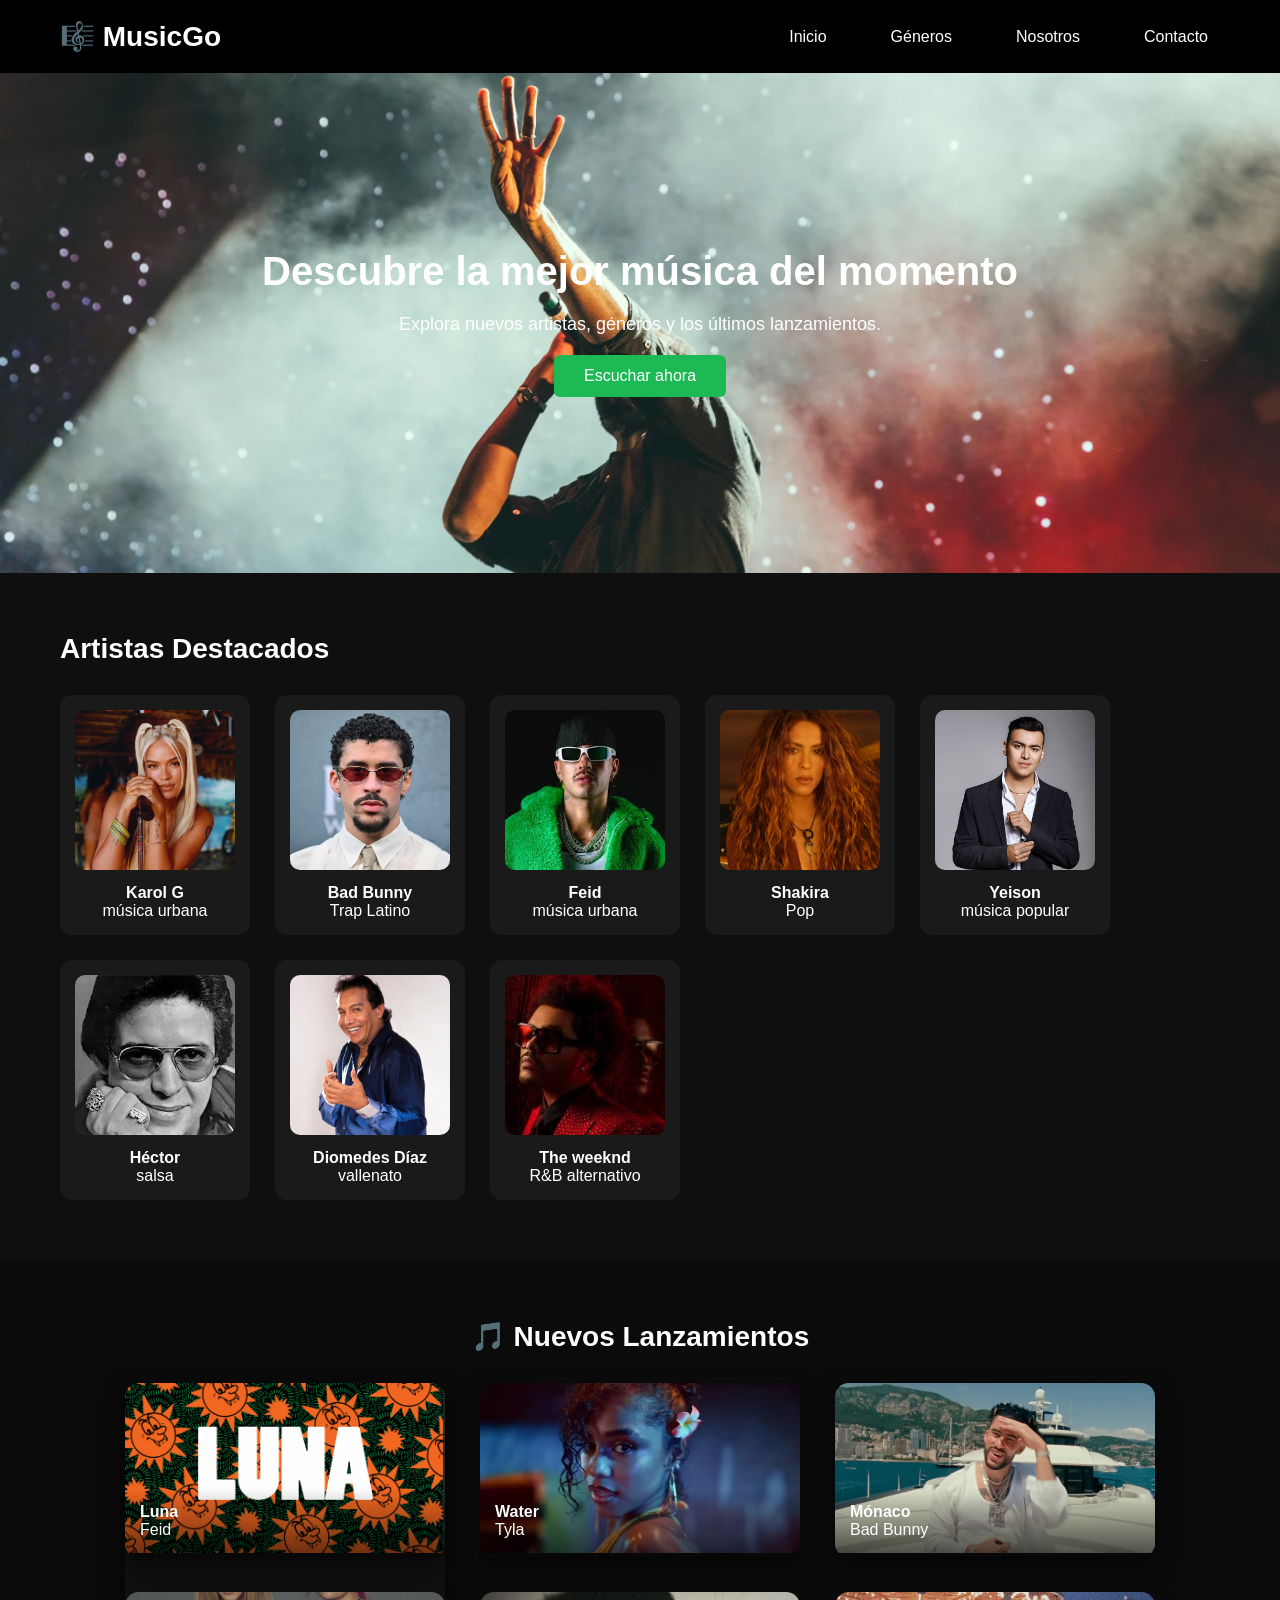
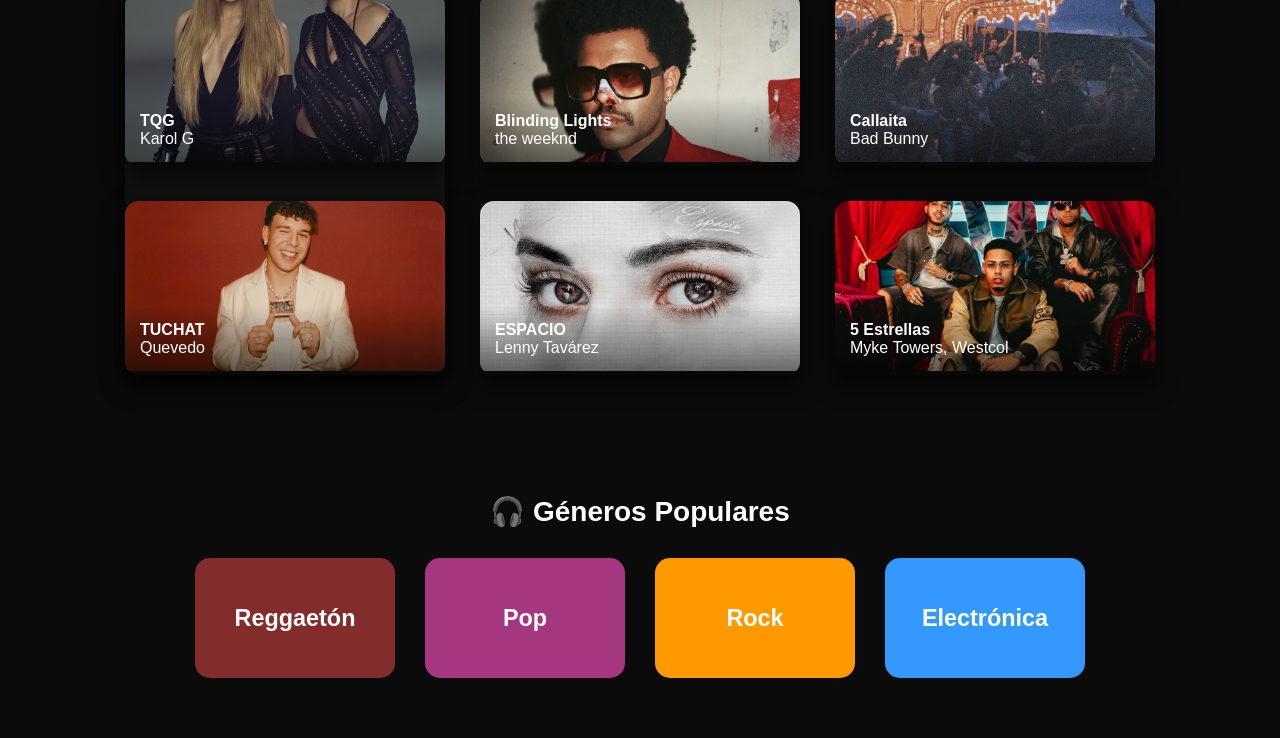
==== index.html @ 36627f54 "segundo comentario" ====
<!DOCTYPE html>

<html lang="es">

<head>
    <meta charset="UTF-8">
    <meta name="viewport" content="width=device-width, initial-scale=1.0">
    <link rel="stylesheet" href="css/style.css">
    <title>MusicGo</title>
</head>

<body>

<header>
    <h1>🎼 MusicGo</h1>


<ul class="nav-links">
    <li><a href="index.html">Inicio</a></li>
    <li><a href="generos.html">Géneros</a></li>
    <li><a href="nosotros.html">Nosotros</a></li>
    <li><a href="contacto.html">Contacto</a></li>
</ul>

</header>

<section class="hero">
    <h2>Descubre la mejor música del momento</h2>
    <p>Explora nuevos artistas, géneros y los últimos lanzamientos.</p>
    <button>Escuchar ahora</button>
</section>

<section class="artistas">

<h2>Artistas Destacados</h2>


<div class="cards" id="cards">

    <div class="card">
        <img src="img/karolg.jpg">
        <h4>Karol G</h4>
        <p>música urbana</p>
    </div>

    <div class="card">
        <img src="img/badbunny.avif">
        <h4>Bad Bunny</h4>
        <p>Trap Latino</p>
    </div>

    <div class="card">
        <img src="img/feid.jpg">
        <h4>Feid</h4>
        <p>música urbana</p>
    </div>

    <div class="card">
        <img src="img/shakira.jpg">
        <h4>Shakira</h4>
        <p>Pop</p>
    </div>

    <div class="card">
        <img src="img/yeison.jpg">
        <h4>Yeison</h4>
        <p>música popular</p>
    </div>

    <div class="card">
        <img src="img/hector.jpg">
        <h4>Héctor</h4>
        <p>salsa</p>
    </div>

    <div class="card">
        <img src="img/Diomedes Días.jpg">
        <h4>Diomedes Díaz</h4>
        <p>vallenato</p>
    </div>

    <div class="card">
        <img src="img/theweeknd.jpg">
        <h4>The weeknd</h4>
        <p>R&B alternativo</p>
    </div>

</div>

    </section>
    <section class="lanzamientos">
        <h2 class="titulo-seccion">🎵 Nuevos Lanzamientos</h2>
        <div class="lanzamientos-grid">
        <div class="lanzamiento-card">
    </div>
        <div class="lanzamientos-grid">

        <div class="lanzamiento-card">
        <img src="img/luna.png">
        <div class="overlay">
        <h4>Luna</h4>
        <p>Feid</p>
        <button class="play">▶</button>
        </div>
        </div>

        <div class="lanzamiento-card">
        <img src="img/water.avif">
        <div class="overlay">
        <h4>Water</h4>
        <p>Tyla</p>
        <button class="play">▶</button>
        </div>
        </div>

        <div class="lanzamiento-card">
        <img src="img/monaco.webp">
        <div class="overlay">
        <h4>Mónaco</h4>
        <p>Bad Bunny</p>
        <button class="play">▶</button>
        </div>
        </div>

        <div class="lanzamiento-card">
        <img src="img/tqg.jpg">
        <div class="overlay">
        <h4>TQG</h4>
        <p>Karol G</p>
        <button class="play">▶</button>
        </div>
        </div>

        <div class="lanzamiento-card">
        <img src="img/BlindingLights.webp">
        <div class="overlay">
        <h4>Blinding Lights</h4>
        <p>the weeknd</p>
        <button class="play">▶</button>
        </div>
        </div>

        <div class="lanzamiento-card">
        <img src="img/callaita.jpg">
        <div class="overlay">
        <h4>Callaita</h4>
        <p>Bad Bunny</p>
        <button class="play">▶</button>
        </div>
        </div>

        <div class="lanzamiento-card">
        <img src="img/Quevedo.jpg">
        <div class="overlay">
        <h4>TUCHAT</h4>
        <p>Quevedo</p>
        <button class="play">▶</button>
        </div>
        </div>

        <div class="lanzamiento-card">
        <img src="img/espacio.jpg">
        <div class="overlay">
        <h4>ESPACIO</h4>
        <p>Lenny Tavárez</p>
        <button class="play">▶</button>
        </div>
        </div>

        <div class="lanzamiento-card">
        <img src="img/5 Estrellas.webp">
        <div class="overlay">
        <h4>5 Estrellas</h4>
        <p>Myke Towers, Westcol</p>
        <button class="play">▶</button>
        </div>
        </div>

        </div>
</div>
    </section>
        <section class="generos">

    <h2 class="titulo-seccion">🎧 Géneros Populares</h2>

    <div class="generos-grid">

        <div class="genero-card reggaeton">
        <h3>Reggaetón</h3>
        </div>

        <div class="genero-card pop">
        <h3>Pop</h3>
        </div>

        <div class="genero-card rock">
        <h3>Rock</h3>
        </div>

        <div class="genero-card electronica">
        <h3>Electrónica</h3>
        </div>

    </div>

    </section>


</body>
</html>
---- css/style.css ----
*{
margin:0;
padding:0;
box-sizing:border-box;
font-family:Arial, Helvetica, sans-serif;
}

body{
background:#0f0f0f;
color:white;
}

/* HEADER */

header{
display:flex;
justify-content:space-between;
align-items:center;
padding:20px 60px;
background:black;
position:sticky;
top:0;
}

header h1{
font-size:28px;
}

/* MENU */

.nav-links{
list-style:none;
display:flex;
gap:40px;
}

.nav-links a{
text-decoration:none;
color:white;
font-size:16px;
transition:0.3s;
padding:8px 12px;
border-radius:6px;
}

.nav-links a:hover{
background:#1db954;
}

/* HERO */

.hero{
background-image:url("../img/fondo.avif");
background-size:cover;
background-position:center;
height:500px;
display:flex;
flex-direction:column;
justify-content:center;
align-items:center;
text-align:center;
animation:fade 2s;
}

.hero h2{
font-size:40px;
margin-bottom:20px;
}

.hero p{
font-size:18px;
margin-bottom:20px;
}

button{
background:#1db954;
border:none;
padding:12px 30px;
font-size:16px;
color:white;
border-radius:6px;
cursor:pointer;
transition:0.3s;
}

button:hover{
background:#000000;
transform:scale(1.05);
}

/* SECCIONES */

section{
padding:60px;
}

section h2{
margin-bottom:30px;
font-size:28px;
}

/* CARDS */

.cards{
display:flex;
gap:25px;
flex-wrap:wrap;
}

.card{
background:#1a1a1a;
padding:15px;
border-radius:12px;
text-align:center;
transition:0.3s;
cursor:pointer;
}

.card img{
width:160px;
height:160px;
object-fit:cover;
border-radius:10px;
margin-bottom:10px;
}

.card:hover{
transform:translateY(-10px);
background:#222;
}
/* NUEVOS LANZAMIENTOS */

.lanzamientos{
padding:60px;
background:#0b0b0b;
}

.titulo-seccion{
font-size:28px;
margin-bottom:30px;
text-align:center;
}

/* GRID DE LANZAMIENTOS */

.lanzamientos-grid{
display:grid;
grid-template-columns:repeat(3, 320px);
gap:35px;
justify-content:center;
}


/* TARJETAS */

.lanzamiento-card{
width:320px;
border-radius:14px;
overflow:hidden;
position:relative;
transition:0.4s;
box-shadow:0 10px 25px rgba(0,0,0,0.6);
background:#111;
}

.lanzamiento-card img{
width:100%;
height:170px;
object-fit:cover;
transition:0.4s;
}

/* OVERLAY */

.overlay{
position:absolute;
bottom:0;
left:0;
width:100%;
padding:15px;
background:linear-gradient(transparent,rgba(0,0,0,0.9));
color:white;
transform:translateY(40px);
transition:0.4s;
}

/* BOTON PLAY */

.play{
background:#1db954;
border:none;
width:35px;
height:35px;
border-radius:50%;
color:white;
font-size:14px;
margin-top:8px;
cursor:pointer;
opacity:0;
transform:scale(0.8);
transition:0.3s;
}

/* EFECTOS HOVER */

.lanzamiento-card:hover img{
transform:scale(1.1);
}

.lanzamiento-card:hover .overlay{
transform:translateY(0);
}

.lanzamiento-card:hover .play{
opacity:1;
transform:scale(1);
}
/* GENEROS */

.generos{
padding:60px;
background:#0b0b0b;
}

.generos-grid{
display:grid;
grid-template-columns:repeat(4, 200px);
gap:30px;
justify-content:center;
}

/* TARJETAS */

.genero-card{
height:120px;
width: 200px;
border-radius:15px;
display:flex;
align-items:center;
justify-content:center;
font-size:20px;
font-weight:bold;
cursor:pointer;
transition:0.3s;
color:white;
}

/* COLORES */

.reggaeton{
background:#832c2c;
}

.pop{
background:#a53680;
}

.rock{
background:#ff9900;
}

.electronica{
background:#3399ff;
}

/* EFECTO HOVER */

.genero-card:hover{
transform:scale(1.08);

box-shadow:0 10px 25px rgba(0,0,0,0.6);
}
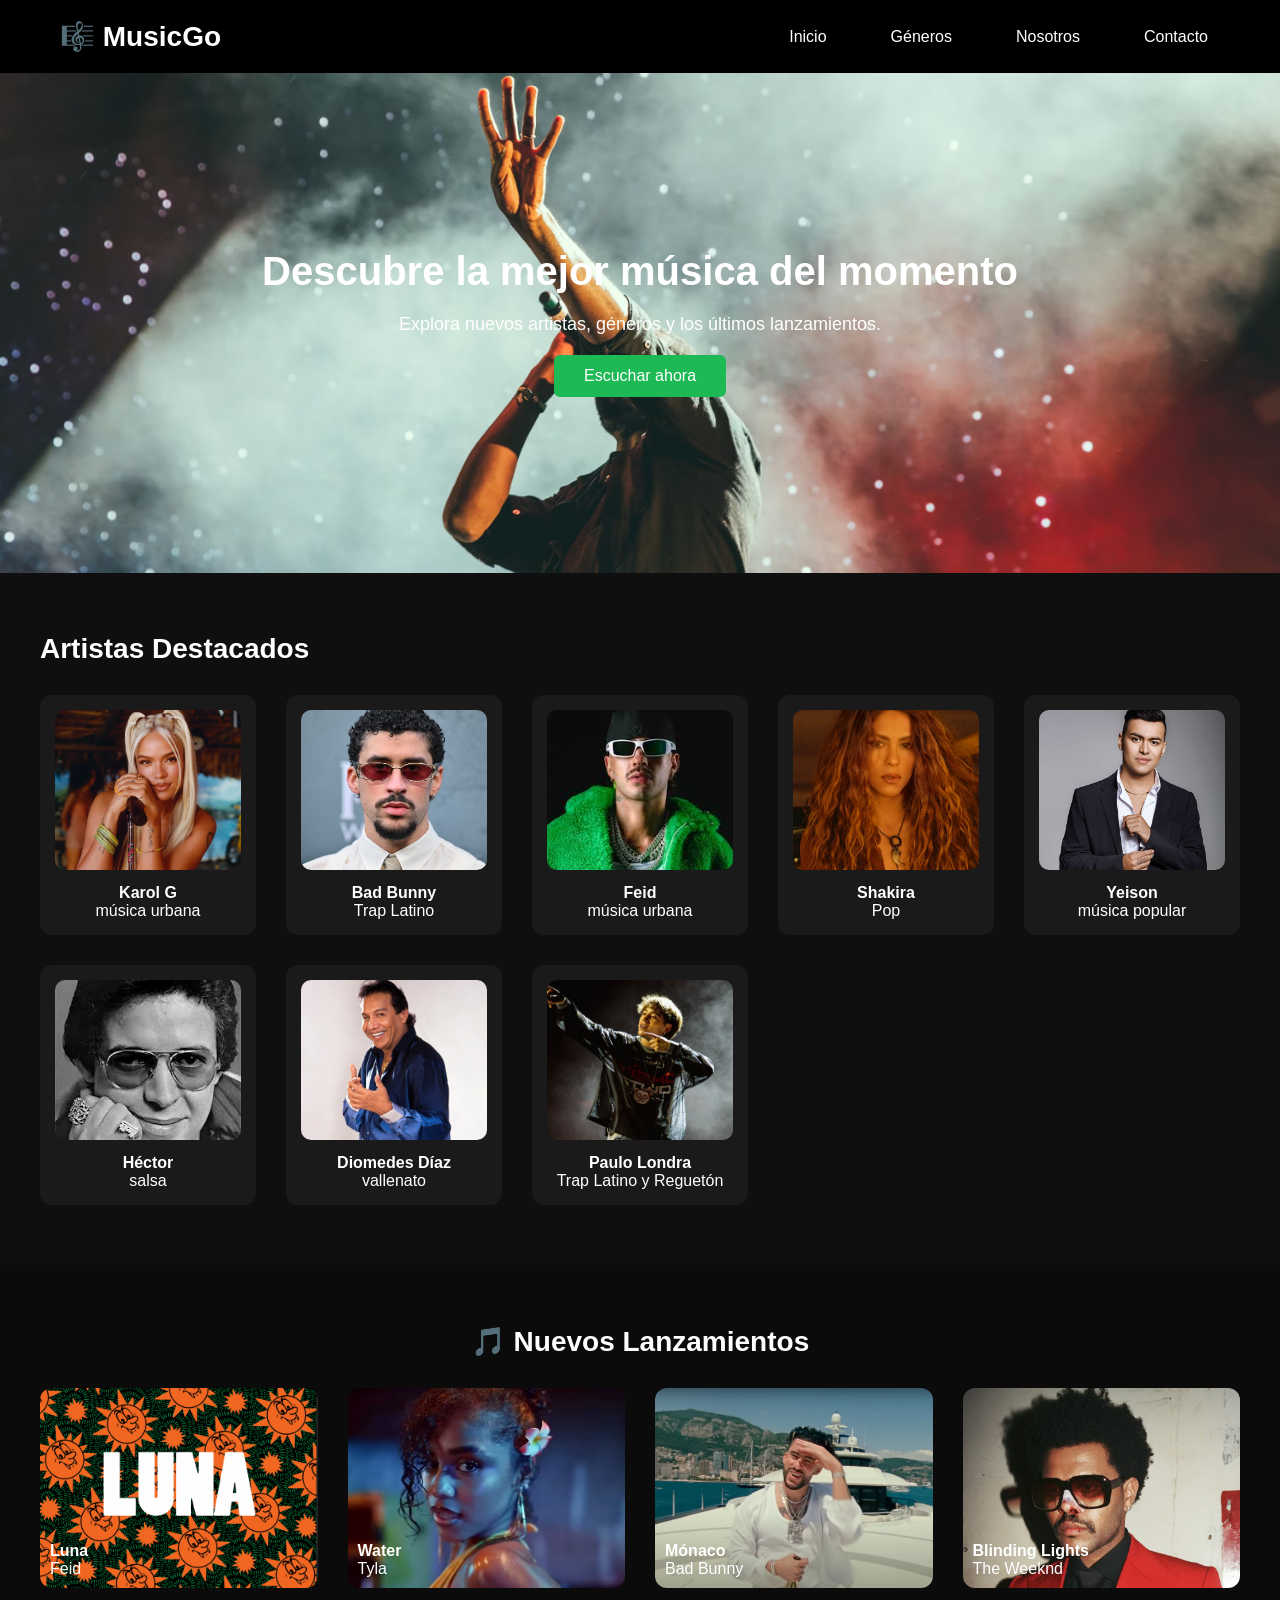
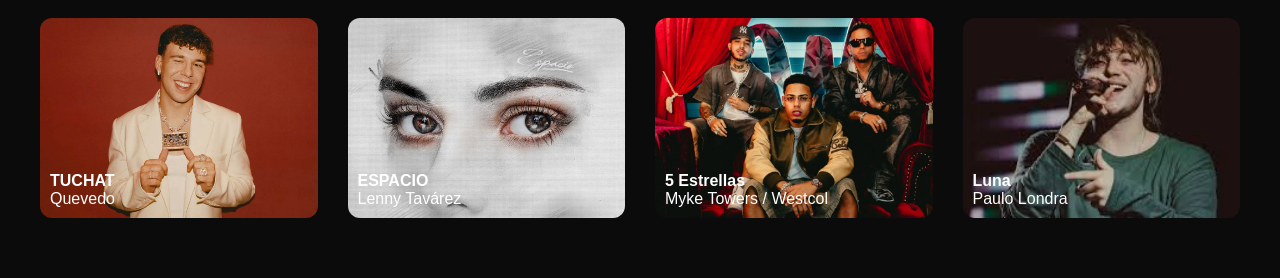
==== commit b6aeb3e7: "tercer comentario acrualizacion de nosotros y inicio" ====
--- a/index.html
+++ b/index.html
@@ -1,42 +1,30 @@
 <!DOCTYPE html>
-
 <html lang="es">
-
 <head>
     <meta charset="UTF-8">
     <meta name="viewport" content="width=device-width, initial-scale=1.0">
     <link rel="stylesheet" href="css/style.css">
     <title>MusicGo</title>
 </head>
-
 <body>
 
-<header>
-    <h1>🎼 MusicGo</h1>
-
-
-<ul class="nav-links">
-    <li><a href="index.html">Inicio</a></li>
-    <li><a href="generos.html">Géneros</a></li>
-    <li><a href="nosotros.html">Nosotros</a></li>
-    <li><a href="contacto.html">Contacto</a></li>
-</ul>
-
+    <header>
+        <h1>🎼 MusicGo</h1>
+    <ul class="nav-links">
+        <li><a href="index.html">Inicio</a></li>
+        <li><a href="generos.html">Géneros</a></li>
+        <li><a href="nosotros.html">Nosotros</a></li>
+        <li><a href="contacto.html">Contacto</a></li>
+    </ul>
 </header>
-
-<section class="hero">
-    <h2>Descubre la mejor música del momento</h2>
-    <p>Explora nuevos artistas, géneros y los últimos lanzamientos.</p>
-    <button>Escuchar ahora</button>
-</section>
-
-<section class="artistas">
-
-<h2>Artistas Destacados</h2>
-
-
-<div class="cards" id="cards">
-
+        <section class="hero">
+            <h2>Descubre la mejor música del momento</h2>
+            <p>Explora nuevos artistas, géneros y los últimos lanzamientos.</p>
+            <button>Escuchar ahora</button>
+        </section>
+    <section class="artistas">
+        <h2>Artistas Destacados</h2>
+    <div class="cards" id="cards">
     <div class="card">
         <img src="img/karolg.jpg">
         <h4>Karol G</h4>
@@ -80,131 +68,163 @@
     </div>
 
     <div class="card">
-        <img src="img/theweeknd.jpg">
-        <h4>The weeknd</h4>
-        <p>R&B alternativo</p>
-    </div>
-
+        <img src="img/paulo.jpg">
+        <h4>Paulo Londra</h4>
+        <p>Trap Latino y Reguetón</p>
+    </div>
 </div>
 
     </section>
-    <section class="lanzamientos">
-        <h2 class="titulo-seccion">🎵 Nuevos Lanzamientos</h2>
-        <div class="lanzamientos-grid">
-        <div class="lanzamiento-card">
-    </div>
-        <div class="lanzamientos-grid">
-
-        <div class="lanzamiento-card">
-        <img src="img/luna.png">
-        <div class="overlay">
-        <h4>Luna</h4>
-        <p>Feid</p>
-        <button class="play">▶</button>
-        </div>
-        </div>
-
-        <div class="lanzamiento-card">
-        <img src="img/water.avif">
-        <div class="overlay">
-        <h4>Water</h4>
-        <p>Tyla</p>
-        <button class="play">▶</button>
-        </div>
-        </div>
-
-        <div class="lanzamiento-card">
-        <img src="img/monaco.webp">
-        <div class="overlay">
-        <h4>Mónaco</h4>
-        <p>Bad Bunny</p>
-        <button class="play">▶</button>
-        </div>
-        </div>
-
-        <div class="lanzamiento-card">
-        <img src="img/tqg.jpg">
-        <div class="overlay">
-        <h4>TQG</h4>
-        <p>Karol G</p>
-        <button class="play">▶</button>
-        </div>
-        </div>
-
-        <div class="lanzamiento-card">
-        <img src="img/BlindingLights.webp">
-        <div class="overlay">
-        <h4>Blinding Lights</h4>
-        <p>the weeknd</p>
-        <button class="play">▶</button>
-        </div>
-        </div>
-
-        <div class="lanzamiento-card">
-        <img src="img/callaita.jpg">
-        <div class="overlay">
-        <h4>Callaita</h4>
-        <p>Bad Bunny</p>
-        <button class="play">▶</button>
-        </div>
-        </div>
-
-        <div class="lanzamiento-card">
-        <img src="img/Quevedo.jpg">
-        <div class="overlay">
-        <h4>TUCHAT</h4>
-        <p>Quevedo</p>
-        <button class="play">▶</button>
-        </div>
-        </div>
-
-        <div class="lanzamiento-card">
-        <img src="img/espacio.jpg">
-        <div class="overlay">
-        <h4>ESPACIO</h4>
-        <p>Lenny Tavárez</p>
-        <button class="play">▶</button>
-        </div>
-        </div>
-
-        <div class="lanzamiento-card">
-        <img src="img/5 Estrellas.webp">
-        <div class="overlay">
-        <h4>5 Estrellas</h4>
-        <p>Myke Towers, Westcol</p>
-        <button class="play">▶</button>
-        </div>
-        </div>
-
+        <section class="lanzamientos">
+            <h2 class="titulo-seccion">🎵 Nuevos Lanzamientos</h2>
+            <div class="lanzamientos-grid">
+                
+        <div class="lanzamiento-card">
+            <img src="img/luna.png">
+
+            <div class="info">
+                <h4>Luna</h4>
+                <p>Feid</p>
+            </div>
+
+            <div class="overlay">
+                <p><strong>Álbum:</strong> Ferxxocalipsis</p>
+                <p><strong>Año:</strong> 2023</p>
+                <p><strong>Duración:</strong> 3:52</p>
+                <p><strong>Género:</strong> Reggaetón</p>
+            </div>
+
+            <button class="play">▶</button>
+        </div>
+
+
+        <div class="lanzamiento-card">
+            <img src="img/water.avif">
+
+            <div class="info">
+                <h4>Water</h4>
+                <p>Tyla</p>
+            </div>
+
+            <div class="overlay">
+                <p><strong>Álbum:</strong> Tyla</p>
+                <p><strong>Año:</strong> 2023</p>
+                <p><strong>Duración:</strong> 3:20</p>
+                <p><strong>Género:</strong> Pop / Afrobeat</p>
+            </div>
+
+            <button class="play">▶</button>
+        </div>
+
+
+        <div class="lanzamiento-card">
+            <img src="img/monaco.webp">
+
+            <div class="info">
+                <h4>Mónaco</h4>
+                <p>Bad Bunny</p>
+            </div>
+
+            <div class="overlay">
+                <p><strong>Álbum:</strong> Nadie Sabe Lo Que Va a Pasar Mañana</p>
+                <p><strong>Año:</strong> 2023</p>
+                <p><strong>Duración:</strong> 4:27</p>
+                <p><strong>Género:</strong> Trap Latino</p>
+            </div>
+
+            <button class="play">▶</button>
+        </div>
+
+        <div class="lanzamiento-card">
+            <img src="img/BlindingLights.webp">
+
+            <div class="info">
+                <h4>Blinding Lights</h4>
+                <p>The Weeknd</p>
+            </div>
+
+            <div class="overlay">
+                <p><strong>Álbum:</strong> After Hours</p>
+                <p><strong>Año:</strong> 2019</p>
+                <p><strong>Duración:</strong> 3:20</p>
+                <p><strong>Género:</strong> Synth Pop</p>
+            </div>
+
+            <button class="play">▶</button>
+        </div>
+
+        <div class="lanzamiento-card">
+            <img src="img/Quevedo.jpg">
+
+            <div class="info">
+                <h4>TUCHAT</h4>
+                <p>Quevedo</p>
+            </div>
+
+            <div class="overlay">
+                <p><strong>Año:</strong> 2024</p>
+                <p><strong>Duración:</strong> 3:05</p>
+                <p><strong>Género:</strong> Reggaetón</p>
+            </div>
+
+            <button class="play">▶</button>
+        </div>
+
+
+        <div class="lanzamiento-card">
+            <img src="img/espacio.jpg">
+
+            <div class="info">
+                <h4>ESPACIO</h4>
+                <p>Lenny Tavárez</p>
+            </div>
+
+            <div class="overlay">
+                <p><strong>Año:</strong> 2023</p>
+                <p><strong>Duración:</strong> 3:30</p>
+                <p><strong>Género:</strong> Reggaetón</p>
+            </div>
+
+            <button class="play">▶</button>
+        </div>
+
+
+        <div class="lanzamiento-card">
+            <img src="img/5 Estrellas.webp">
+
+            <div class="info">
+                <h4>5 Estrellas</h4>
+                <p>Myke Towers / Westcol</p>
+            </div>
+
+            <div class="overlay">
+                <p><strong>Año:</strong> 2024</p>
+                <p><strong>Duración:</strong> 3:18</p>
+                <p><strong>Género:</strong> Trap Latino</p>
+            </div>
+
+            <button class="play">▶</button>
+        </div>
+
+
+        <div class="lanzamiento-card">
+            <img src="img/luna.jpg">
+
+            <div class="info">
+                <h4>Luna</h4>
+                <p>Paulo Londra</p>
+            </div>
+
+            <div class="overlay">
+                <p><strong>Año:</strong> 2022</p>
+                <p><strong>Duración:</strong> 3:14</p>
+                <p><strong>Género:</strong> Trap Latino</p>
+            </div>
+
+            <button class="play">▶</button>
         </div>
 </div>
     </section>
-        <section class="generos">
-
-    <h2 class="titulo-seccion">🎧 Géneros Populares</h2>
-
-    <div class="generos-grid">
-
-        <div class="genero-card reggaeton">
-        <h3>Reggaetón</h3>
-        </div>
-
-        <div class="genero-card pop">
-        <h3>Pop</h3>
-        </div>
-
-        <div class="genero-card rock">
-        <h3>Rock</h3>
-        </div>
-
-        <div class="genero-card electronica">
-        <h3>Electrónica</h3>
-        </div>
-
-    </div>
-
-    </section>
-
 
 </body>
 </html>
--- a/css/style.css
+++ b/css/style.css
@@ -8,6 +8,7 @@
 body{
 background:#0f0f0f;
 color:white;
+overflow-x:hidden;
 }
 
 /* HEADER */
@@ -20,6 +21,7 @@
 background:black;
 position:sticky;
 top:0;
+z-index:100;
 }
 
 header h1{
@@ -32,6 +34,7 @@
 list-style:none;
 display:flex;
 gap:40px;
+flex-wrap:wrap;
 }
 
 .nav-links a{
@@ -53,13 +56,13 @@
 background-image:url("../img/fondo.avif");
 background-size:cover;
 background-position:center;
-height:500px;
+min-height:500px;
 display:flex;
 flex-direction:column;
 justify-content:center;
 align-items:center;
 text-align:center;
-animation:fade 2s;
+padding:40px 20px;
 }
 
 .hero h2{
@@ -70,6 +73,7 @@
 .hero p{
 font-size:18px;
 margin-bottom:20px;
+max-width:600px;
 }
 
 button{
@@ -84,14 +88,16 @@
 }
 
 button:hover{
-background:#000000;
+background:#000;
 transform:scale(1.05);
 }
 
 /* SECCIONES */
 
 section{
-padding:60px;
+padding:60px 40px;
+max-width:1300px;
+margin:auto;
 }
 
 section h2{
@@ -99,12 +105,12 @@
 font-size:28px;
 }
 
-/* CARDS */
+/* ARTISTAS */
 
 .cards{
-display:flex;
-gap:25px;
-flex-wrap:wrap;
+display:grid;
+grid-template-columns:repeat(auto-fit,minmax(180px,1fr));
+gap:30px;
 }
 
 .card{
@@ -117,7 +123,7 @@
 }
 
 .card img{
-width:160px;
+width:100%;
 height:160px;
 object-fit:cover;
 border-radius:10px;
@@ -128,10 +134,10 @@
 transform:translateY(-10px);
 background:#222;
 }
-/* NUEVOS LANZAMIENTOS */
+
+/* LANZAMIENTOS */
 
 .lanzamientos{
-padding:60px;
 background:#0b0b0b;
 }
 
@@ -141,72 +147,79 @@
 text-align:center;
 }
 
-/* GRID DE LANZAMIENTOS */
-
 .lanzamientos-grid{
 display:grid;
-grid-template-columns:repeat(3, 320px);
-gap:35px;
-justify-content:center;
-}
-
-
-/* TARJETAS */
+grid-template-columns:repeat(auto-fit,minmax(260px,1fr));
+gap:30px;
+}
 
 .lanzamiento-card{
-width:320px;
-border-radius:14px;
-overflow:hidden;
-position:relative;
-transition:0.4s;
-box-shadow:0 10px 25px rgba(0,0,0,0.6);
-background:#111;
+position: relative;
+border-radius: 12px;
+overflow: hidden;
+cursor: pointer;
+transition: transform 0.3s ease, box-shadow 0.3s ease;
 }
 
 .lanzamiento-card img{
-width:100%;
-height:170px;
-object-fit:cover;
-transition:0.4s;
-}
-
-/* OVERLAY */
+width: 100%;
+height: 200px;
+object-fit: cover;
+display: block;
+transition: transform 0.4s ease;
+}
+
+
+.info{
+position: absolute;
+bottom: 10px;
+left: 10px;
+color: white;
+}
 
 .overlay{
-position:absolute;
-bottom:0;
-left:0;
-width:100%;
-padding:15px;
-background:linear-gradient(transparent,rgba(0,0,0,0.9));
-color:white;
-transform:translateY(40px);
-transition:0.4s;
-}
-
-/* BOTON PLAY */
+position: absolute;
+top: 0;
+left: 0;
+width: 100%;
+height: 100%;
+background: rgba(0,0,0,0.8);
+color: white;
+padding: 20px;
+opacity: 0;
+transform: translateY(20px);
+transition: all 0.3s ease;
+}
+
+.lanzamiento-card:hover{
+transform: translateY(-8px) scale(1.05);
+box-shadow: 0px 10px 25px rgba(0,0,0,0.6);
+}
+
+.lanzamiento-card:hover .overlay{
+opacity: 1;
+transform: translateY(0);
+}
 
 .play{
-background:#1db954;
-border:none;
-width:35px;
-height:35px;
-border-radius:50%;
-color:white;
-font-size:14px;
-margin-top:8px;
-cursor:pointer;
-opacity:0;
-transform:scale(0.8);
-transition:0.3s;
-}
-
-/* EFECTOS HOVER */
-
+position: absolute;
+bottom: 15px;
+right: 15px;
+background: #1db954;
+border: none;
+border-radius: 50%;
+width: 45px;
+height: 45px;
+color: white;
+font-size: 18px;
+cursor: pointer;
+opacity: 0;
+transform: scale(0.5);
+transition: all 0.3s ease;
+}
 .lanzamiento-card:hover img{
-transform:scale(1.1);
-}
-
+transform: scale(1.1);
+}
 .lanzamiento-card:hover .overlay{
 transform:translateY(0);
 }
@@ -215,25 +228,21 @@
 opacity:1;
 transform:scale(1);
 }
+
 /* GENEROS */
 
 .generos{
-padding:60px;
 background:#0b0b0b;
 }
 
 .generos-grid{
 display:grid;
-grid-template-columns:repeat(4, 200px);
-gap:30px;
-justify-content:center;
-}
-
-/* TARJETAS */
+grid-template-columns:repeat(auto-fit,minmax(180px,1fr));
+gap:25px;
+}
 
 .genero-card{
 height:120px;
-width: 200px;
 border-radius:15px;
 display:flex;
 align-items:center;
@@ -245,8 +254,6 @@
 color:white;
 }
 
-/* COLORES */
-
 .reggaeton{
 background:#832c2c;
 }
@@ -263,10 +270,86 @@
 background:#3399ff;
 }
 
-/* EFECTO HOVER */
-
 .genero-card:hover{
 transform:scale(1.08);
-
 box-shadow:0 10px 25px rgba(0,0,0,0.6);
+}
+
+/* LAPTOP */
+
+@media (max-width:1200px){
+
+header{
+padding:20px 40px;
+}
+
+.hero h2{
+font-size:34px;
+}
+
+}
+
+/* TABLET */
+
+@media (max-width:900px){
+
+header{
+flex-direction:column;
+gap:15px;
+}
+
+.nav-links{
+justify-content:center;
+gap:20px;
+}
+
+.hero h2{
+font-size:30px;
+}
+
+section{
+padding:50px 25px;
+}
+
+}
+
+/* MOVIL */
+
+@media (max-width:600px){
+
+.hero{
+min-height:420px;
+}
+
+.hero h2{
+font-size:26px;
+}
+
+.hero p{
+font-size:15px;
+}
+
+button{
+padding:10px 22px;
+font-size:14px;
+}
+
+section{
+padding:40px 20px;
+}
+
+}
+
+/* MOVIL PEQUEÑO */
+
+@media (max-width:400px){
+
+.nav-links a{
+font-size:14px;
+}
+
+.hero h2{
+font-size:22px;
+}
+
 }
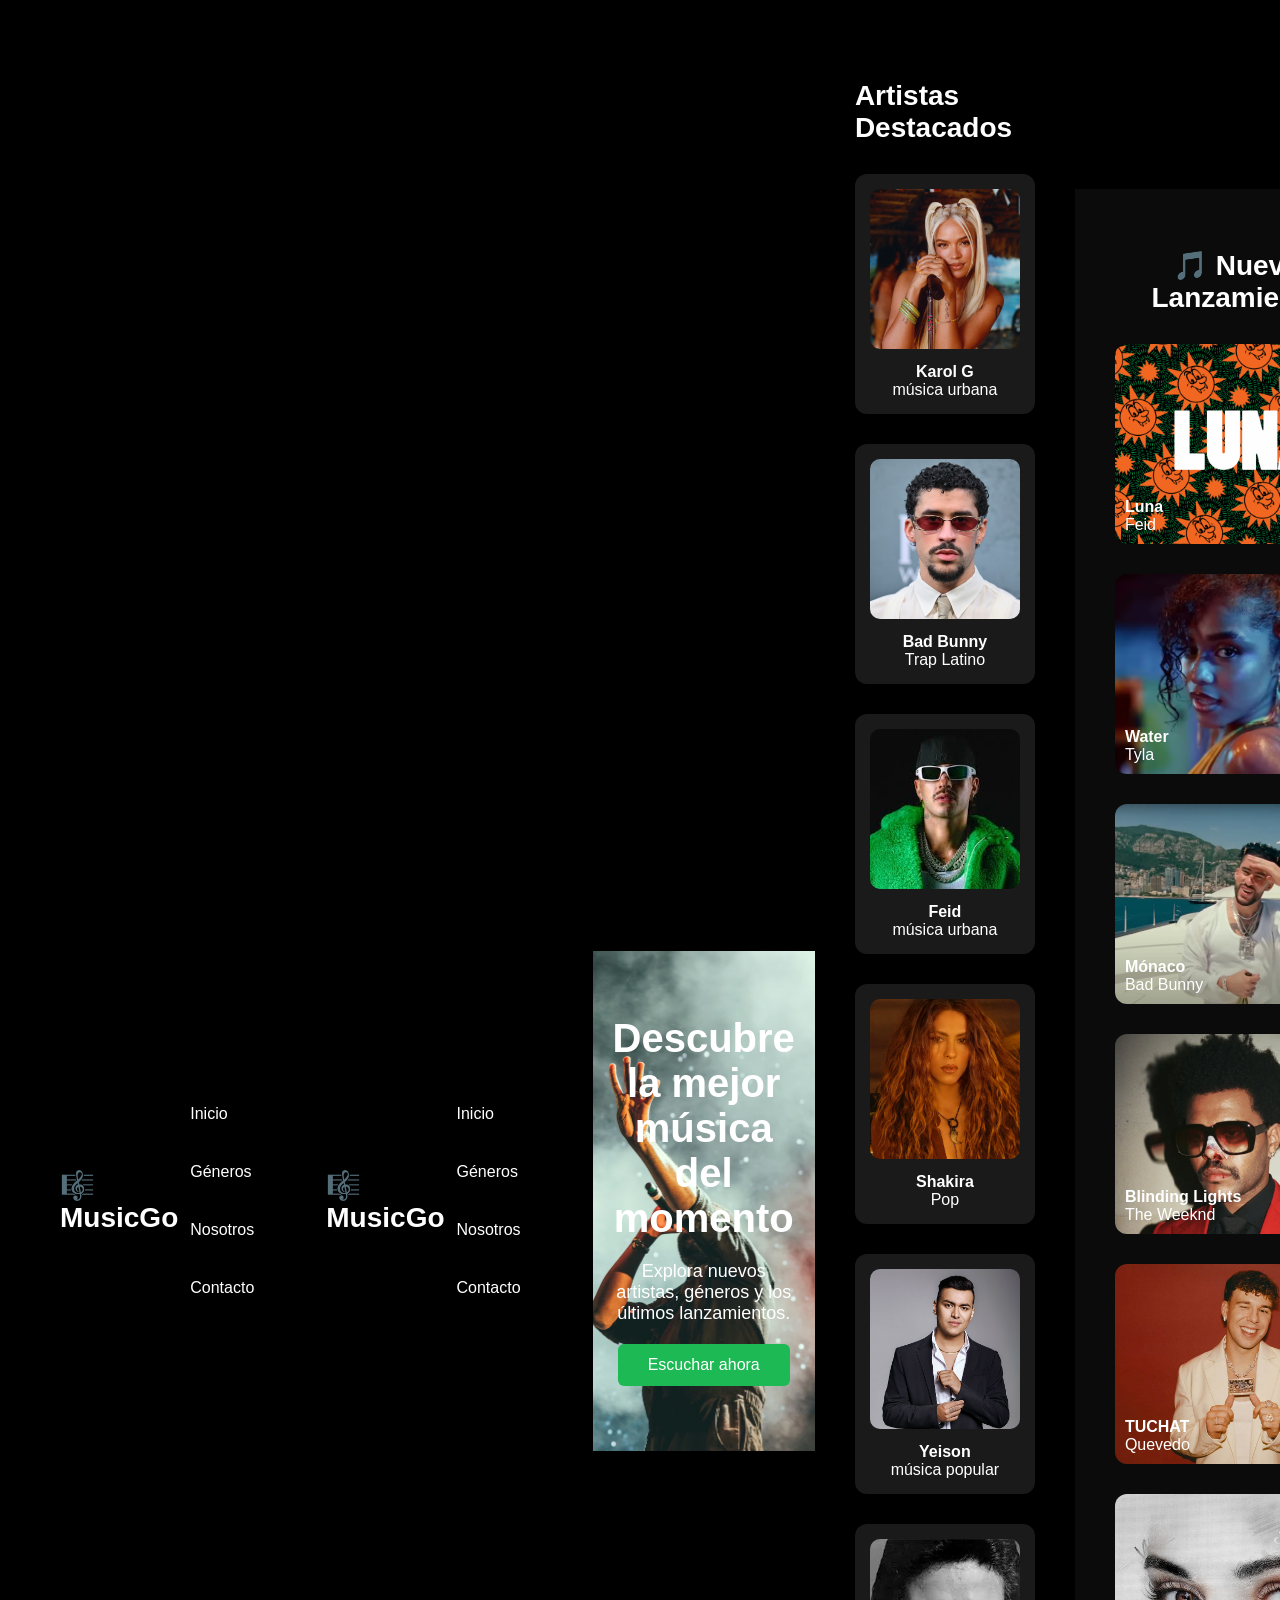
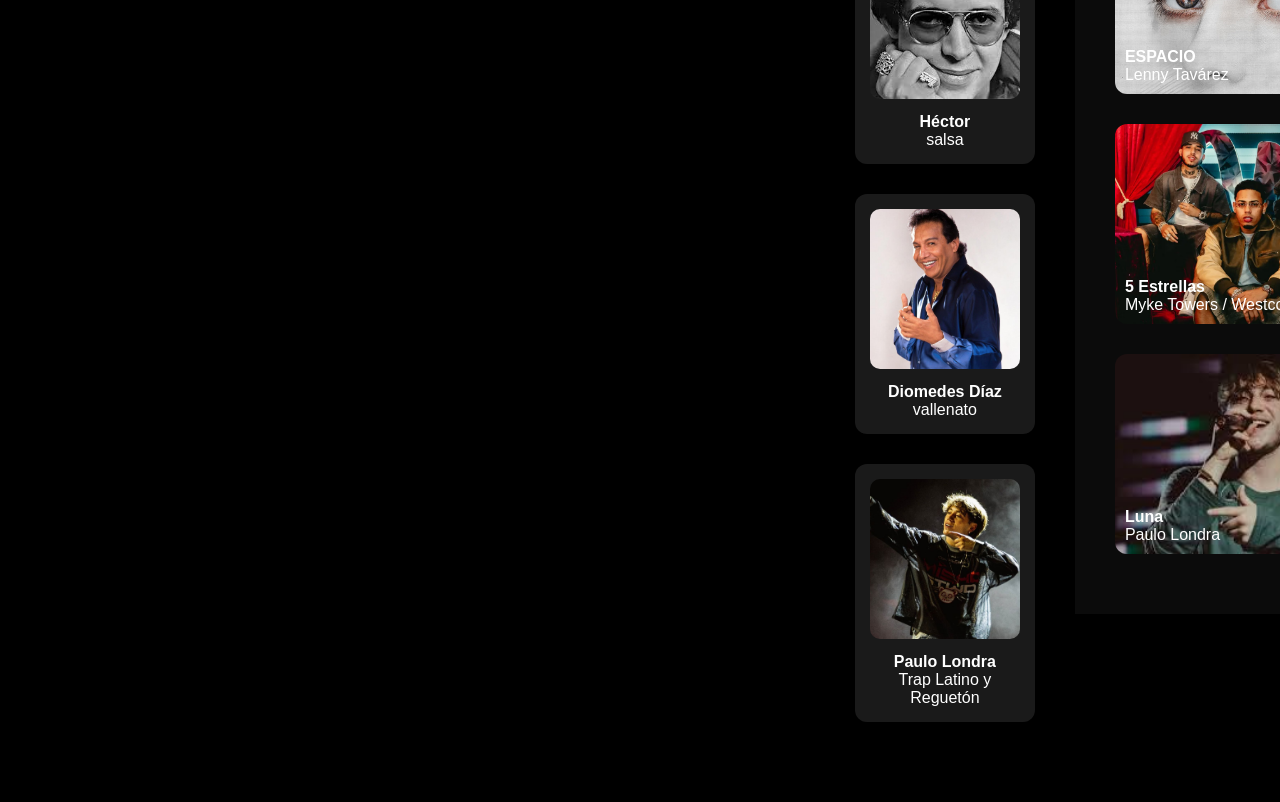
==== commit b8e44f4d: "actualizar html y css" ====
--- a/index.html
+++ b/index.html
@@ -7,6 +7,17 @@
     <title>MusicGo</title>
 </head>
 <body>
+
+<header>
+    <h1>🎼 MusicGo</h1>
+
+
+<ul class="nav-links">
+    <li><a href="index.html">Inicio</a></li>
+    <li><a href="generos.html">Géneros</a></li>
+    <li><a href="nosotros.html">Nosotros</a></li>
+    <li><a href="contactenos.html">Contacto</a></li>
+</ul>
 
     <header>
         <h1>🎼 MusicGo</h1>
@@ -225,6 +236,6 @@
         </div>
 </div>
     </section>
-
+    
 </body>
 </html>
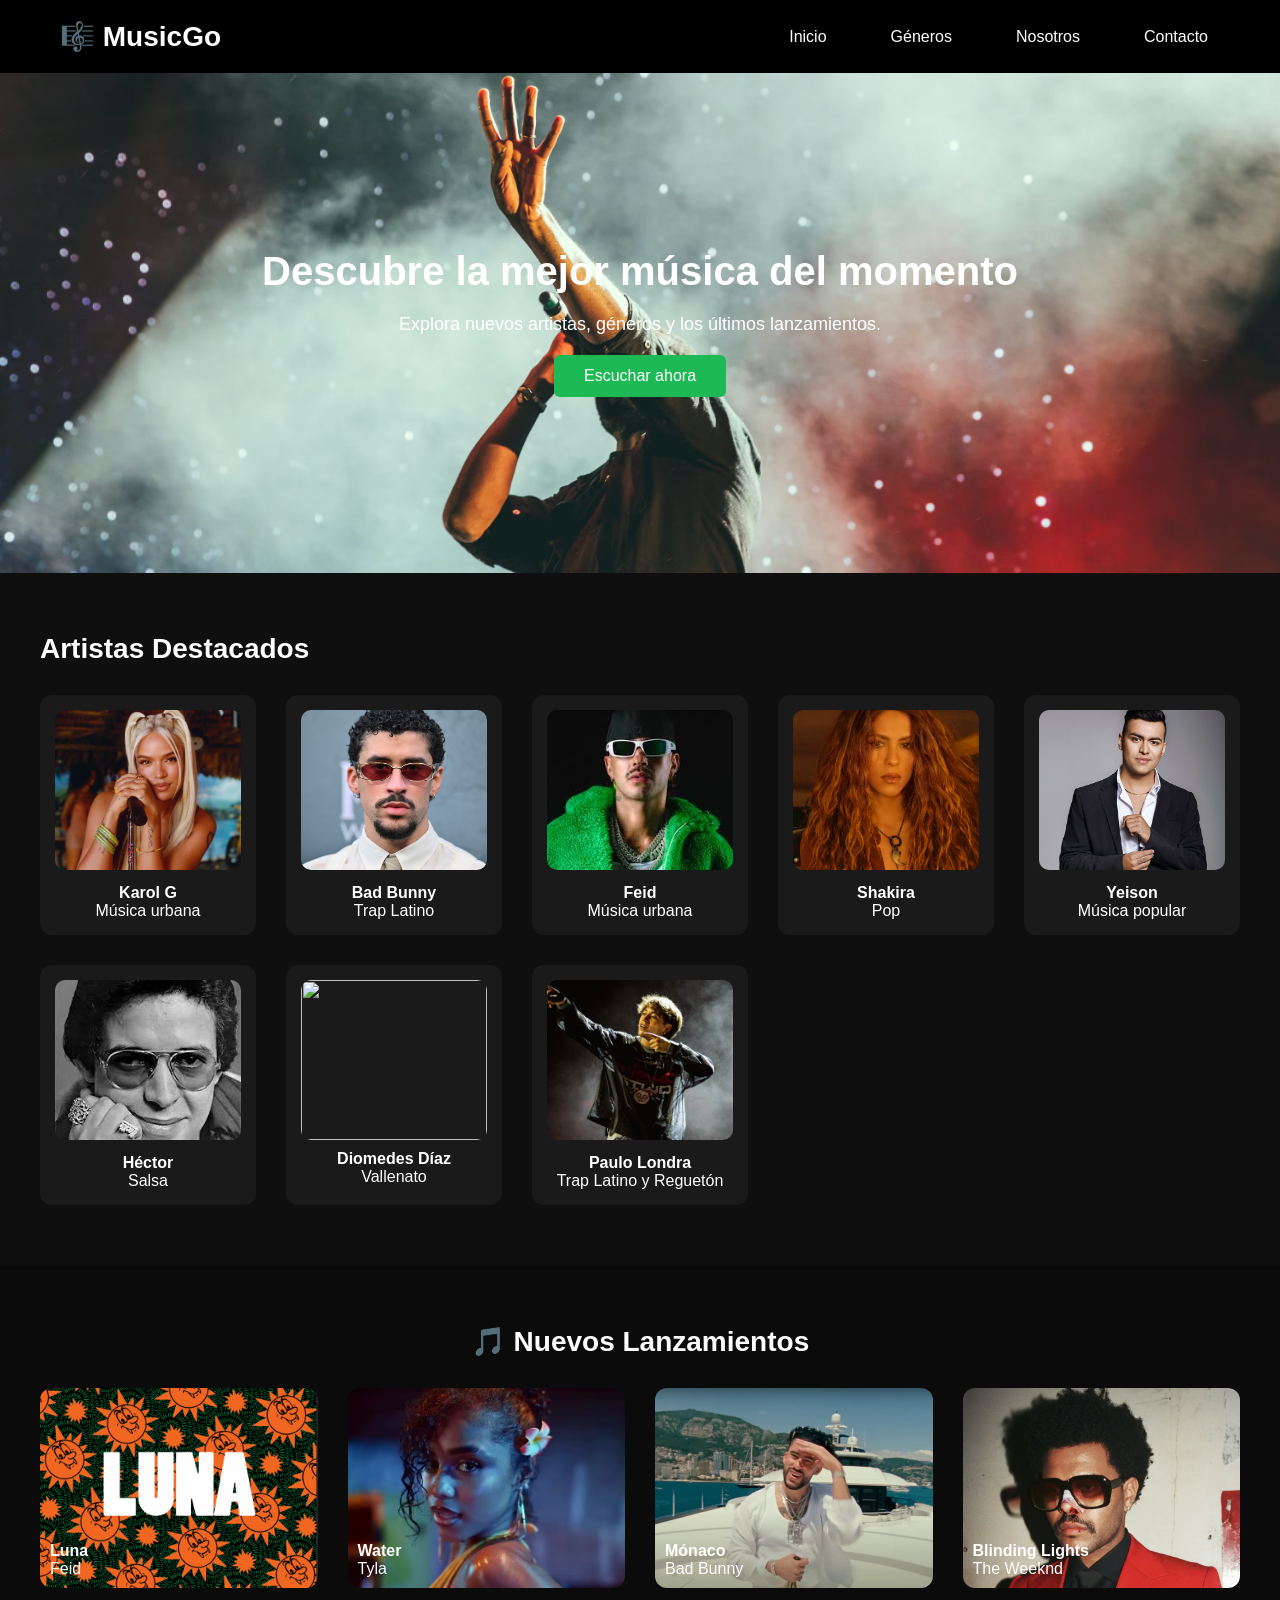
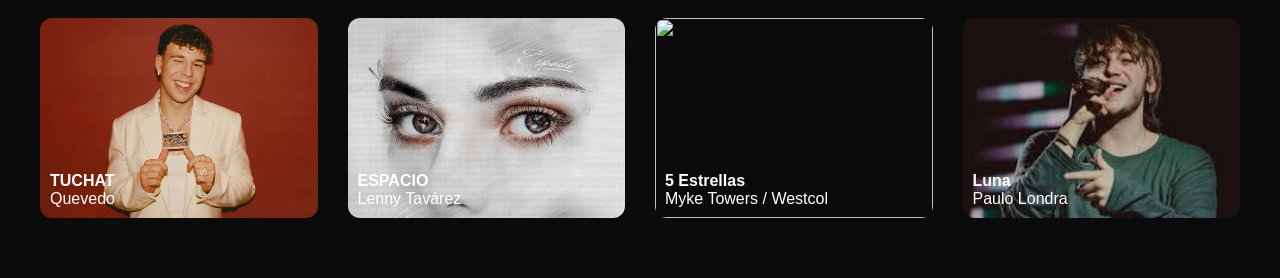
==== commit df51af7f: "cambio de index" ====
--- a/index.html
+++ b/index.html
@@ -6,21 +6,12 @@
     <link rel="stylesheet" href="css/style.css">
     <title>MusicGo</title>
 </head>
+
 <body>
 
 <header>
     <h1>🎼 MusicGo</h1>
 
-
-<ul class="nav-links">
-    <li><a href="index.html">Inicio</a></li>
-    <li><a href="generos.html">Géneros</a></li>
-    <li><a href="nosotros.html">Nosotros</a></li>
-    <li><a href="contactenos.html">Contacto</a></li>
-</ul>
-
-    <header>
-        <h1>🎼 MusicGo</h1>
     <ul class="nav-links">
         <li><a href="index.html">Inicio</a></li>
         <li><a href="generos.html">Géneros</a></li>
@@ -28,214 +19,224 @@
         <li><a href="contacto.html">Contacto</a></li>
     </ul>
 </header>
-        <section class="hero">
-            <h2>Descubre la mejor música del momento</h2>
-            <p>Explora nuevos artistas, géneros y los últimos lanzamientos.</p>
-            <button>Escuchar ahora</button>
-        </section>
-    <section class="artistas">
-        <h2>Artistas Destacados</h2>
+
+<section class="hero">
+    <h2>Descubre la mejor música del momento</h2>
+    <p>Explora nuevos artistas, géneros y los últimos lanzamientos.</p>
+    <button>Escuchar ahora</button>
+</section>
+
+<section class="artistas">
+    <h2>Artistas Destacados</h2>
+
     <div class="cards" id="cards">
-    <div class="card">
-        <img src="img/karolg.jpg">
-        <h4>Karol G</h4>
-        <p>música urbana</p>
+
+        <div class="card">
+            <img src="img/karolg.jpg">
+            <h4>Karol G</h4>
+            <p>Música urbana</p>
+        </div>
+
+        <div class="card">
+            <img src="img/badbunny.avif">
+            <h4>Bad Bunny</h4>
+            <p>Trap Latino</p>
+        </div>
+
+        <div class="card">
+            <img src="img/feid.jpg">
+            <h4>Feid</h4>
+            <p>Música urbana</p>
+        </div>
+
+        <div class="card">
+            <img src="img/shakira.jpg">
+            <h4>Shakira</h4>
+            <p>Pop</p>
+        </div>
+
+        <div class="card">
+            <img src="img/yeison.jpg">
+            <h4>Yeison</h4>
+            <p>Música popular</p>
+        </div>
+
+        <div class="card">
+            <img src="img/hector.jpg">
+            <h4>Héctor</h4>
+            <p>Salsa</p>
+        </div>
+
+        <div class="card">
+            <img src="img/diomedes.jpg">
+            <h4>Diomedes Díaz</h4>
+            <p>Vallenato</p>
+        </div>
+
+        <div class="card">
+            <img src="img/paulo.jpg">
+            <h4>Paulo Londra</h4>
+            <p>Trap Latino y Reguetón</p>
+        </div>
+
     </div>
-
-    <div class="card">
-        <img src="img/badbunny.avif">
-        <h4>Bad Bunny</h4>
-        <p>Trap Latino</p>
-    </div>
-
-    <div class="card">
-        <img src="img/feid.jpg">
-        <h4>Feid</h4>
-        <p>música urbana</p>
-    </div>
-
-    <div class="card">
-        <img src="img/shakira.jpg">
-        <h4>Shakira</h4>
-        <p>Pop</p>
-    </div>
-
-    <div class="card">
-        <img src="img/yeison.jpg">
-        <h4>Yeison</h4>
-        <p>música popular</p>
-    </div>
-
-    <div class="card">
-        <img src="img/hector.jpg">
-        <h4>Héctor</h4>
-        <p>salsa</p>
-    </div>
-
-    <div class="card">
-        <img src="img/Diomedes Días.jpg">
-        <h4>Diomedes Díaz</h4>
-        <p>vallenato</p>
-    </div>
-
-    <div class="card">
-        <img src="img/paulo.jpg">
-        <h4>Paulo Londra</h4>
-        <p>Trap Latino y Reguetón</p>
-    </div>
-</div>
-
-    </section>
-        <section class="lanzamientos">
-            <h2 class="titulo-seccion">🎵 Nuevos Lanzamientos</h2>
-            <div class="lanzamientos-grid">
-                
-        <div class="lanzamiento-card">
-            <img src="img/luna.png">
-
-            <div class="info">
-                <h4>Luna</h4>
-                <p>Feid</p>
-            </div>
-
-            <div class="overlay">
-                <p><strong>Álbum:</strong> Ferxxocalipsis</p>
-                <p><strong>Año:</strong> 2023</p>
-                <p><strong>Duración:</strong> 3:52</p>
-                <p><strong>Género:</strong> Reggaetón</p>
-            </div>
-
-            <button class="play">▶</button>
-        </div>
-
-
-        <div class="lanzamiento-card">
-            <img src="img/water.avif">
-
-            <div class="info">
-                <h4>Water</h4>
-                <p>Tyla</p>
-            </div>
-
-            <div class="overlay">
-                <p><strong>Álbum:</strong> Tyla</p>
-                <p><strong>Año:</strong> 2023</p>
-                <p><strong>Duración:</strong> 3:20</p>
-                <p><strong>Género:</strong> Pop / Afrobeat</p>
-            </div>
-
-            <button class="play">▶</button>
-        </div>
-
-
-        <div class="lanzamiento-card">
-            <img src="img/monaco.webp">
-
-            <div class="info">
-                <h4>Mónaco</h4>
-                <p>Bad Bunny</p>
-            </div>
-
-            <div class="overlay">
-                <p><strong>Álbum:</strong> Nadie Sabe Lo Que Va a Pasar Mañana</p>
-                <p><strong>Año:</strong> 2023</p>
-                <p><strong>Duración:</strong> 4:27</p>
-                <p><strong>Género:</strong> Trap Latino</p>
-            </div>
-
-            <button class="play">▶</button>
-        </div>
-
-        <div class="lanzamiento-card">
-            <img src="img/BlindingLights.webp">
-
-            <div class="info">
-                <h4>Blinding Lights</h4>
-                <p>The Weeknd</p>
-            </div>
-
-            <div class="overlay">
-                <p><strong>Álbum:</strong> After Hours</p>
-                <p><strong>Año:</strong> 2019</p>
-                <p><strong>Duración:</strong> 3:20</p>
-                <p><strong>Género:</strong> Synth Pop</p>
-            </div>
-
-            <button class="play">▶</button>
-        </div>
-
-        <div class="lanzamiento-card">
-            <img src="img/Quevedo.jpg">
-
-            <div class="info">
-                <h4>TUCHAT</h4>
-                <p>Quevedo</p>
-            </div>
-
-            <div class="overlay">
-                <p><strong>Año:</strong> 2024</p>
-                <p><strong>Duración:</strong> 3:05</p>
-                <p><strong>Género:</strong> Reggaetón</p>
-            </div>
-
-            <button class="play">▶</button>
-        </div>
-
-
-        <div class="lanzamiento-card">
-            <img src="img/espacio.jpg">
-
-            <div class="info">
-                <h4>ESPACIO</h4>
-                <p>Lenny Tavárez</p>
-            </div>
-
-            <div class="overlay">
-                <p><strong>Año:</strong> 2023</p>
-                <p><strong>Duración:</strong> 3:30</p>
-                <p><strong>Género:</strong> Reggaetón</p>
-            </div>
-
-            <button class="play">▶</button>
-        </div>
-
-
-        <div class="lanzamiento-card">
-            <img src="img/5 Estrellas.webp">
-
-            <div class="info">
-                <h4>5 Estrellas</h4>
-                <p>Myke Towers / Westcol</p>
-            </div>
-
-            <div class="overlay">
-                <p><strong>Año:</strong> 2024</p>
-                <p><strong>Duración:</strong> 3:18</p>
-                <p><strong>Género:</strong> Trap Latino</p>
-            </div>
-
-            <button class="play">▶</button>
-        </div>
-
-
-        <div class="lanzamiento-card">
-            <img src="img/luna.jpg">
-
-            <div class="info">
-                <h4>Luna</h4>
-                <p>Paulo Londra</p>
-            </div>
-
-            <div class="overlay">
-                <p><strong>Año:</strong> 2022</p>
-                <p><strong>Duración:</strong> 3:14</p>
-                <p><strong>Género:</strong> Trap Latino</p>
-            </div>
-
-            <button class="play">▶</button>
-        </div>
-</div>
-    </section>
-    
+</section>
+
+<section class="lanzamientos">
+
+<h2 class="titulo-seccion">🎵 Nuevos Lanzamientos</h2>
+
+<div class="lanzamientos-grid">
+
+<div class="lanzamiento-card">
+<img src="img/luna.png">
+
+<div class="info">
+<h4>Luna</h4>
+<p>Feid</p>
+</div>
+
+<div class="overlay">
+<p><strong>Álbum:</strong> Ferxxocalipsis</p>
+<p><strong>Año:</strong> 2023</p>
+<p><strong>Duración:</strong> 3:52</p>
+<p><strong>Género:</strong> Reggaetón</p>
+</div>
+
+<button class="play">▶</button>
+</div>
+
+
+<div class="lanzamiento-card">
+<img src="img/water.avif">
+
+<div class="info">
+<h4>Water</h4>
+<p>Tyla</p>
+</div>
+
+<div class="overlay">
+<p><strong>Álbum:</strong> Tyla</p>
+<p><strong>Año:</strong> 2023</p>
+<p><strong>Duración:</strong> 3:20</p>
+<p><strong>Género:</strong> Pop / Afrobeat</p>
+</div>
+
+<button class="play">▶</button>
+</div>
+
+
+<div class="lanzamiento-card">
+<img src="img/monaco.webp">
+
+<div class="info">
+<h4>Mónaco</h4>
+<p>Bad Bunny</p>
+</div>
+
+<div class="overlay">
+<p><strong>Álbum:</strong> Nadie Sabe Lo Que Va a Pasar Mañana</p>
+<p><strong>Año:</strong> 2023</p>
+<p><strong>Duración:</strong> 4:27</p>
+<p><strong>Género:</strong> Trap Latino</p>
+</div>
+
+<button class="play">▶</button>
+</div>
+
+
+<div class="lanzamiento-card">
+<img src="img/BlindingLights.webp">
+
+<div class="info">
+<h4>Blinding Lights</h4>
+<p>The Weeknd</p>
+</div>
+
+<div class="overlay">
+<p><strong>Álbum:</strong> After Hours</p>
+<p><strong>Año:</strong> 2019</p>
+<p><strong>Duración:</strong> 3:20</p>
+<p><strong>Género:</strong> Synth Pop</p>
+</div>
+
+<button class="play">▶</button>
+</div>
+
+
+<div class="lanzamiento-card">
+<img src="img/Quevedo.jpg">
+
+<div class="info">
+<h4>TUCHAT</h4>
+<p>Quevedo</p>
+</div>
+
+<div class="overlay">
+<p><strong>Año:</strong> 2024</p>
+<p><strong>Duración:</strong> 3:05</p>
+<p><strong>Género:</strong> Reggaetón</p>
+</div>
+
+<button class="play">▶</button>
+</div>
+
+
+<div class="lanzamiento-card">
+<img src="img/espacio.jpg">
+
+<div class="info">
+<h4>ESPACIO</h4>
+<p>Lenny Tavárez</p>
+</div>
+
+<div class="overlay">
+<p><strong>Año:</strong> 2023</p>
+<p><strong>Duración:</strong> 3:30</p>
+<p><strong>Género:</strong> Reggaetón</p>
+</div>
+
+<button class="play">▶</button>
+</div>
+
+
+<div class="lanzamiento-card">
+<img src="img/5estrellas.webp">
+
+<div class="info">
+<h4>5 Estrellas</h4>
+<p>Myke Towers / Westcol</p>
+</div>
+
+<div class="overlay">
+<p><strong>Año:</strong> 2024</p>
+<p><strong>Duración:</strong> 3:18</p>
+<p><strong>Género:</strong> Trap Latino</p>
+</div>
+
+<button class="play">▶</button>
+</div>
+
+
+<div class="lanzamiento-card">
+<img src="img/luna.jpg">
+
+<div class="info">
+<h4>Luna</h4>
+<p>Paulo Londra</p>
+</div>
+
+<div class="overlay">
+<p><strong>Año:</strong> 2022</p>
+<p><strong>Duración:</strong> 3:14</p>
+<p><strong>Género:</strong> Trap Latino</p>
+</div>
+
+<button class="play">▶</button>
+</div>
+
+</div>
+</section>
+
 </body>
-</html>
+</html>
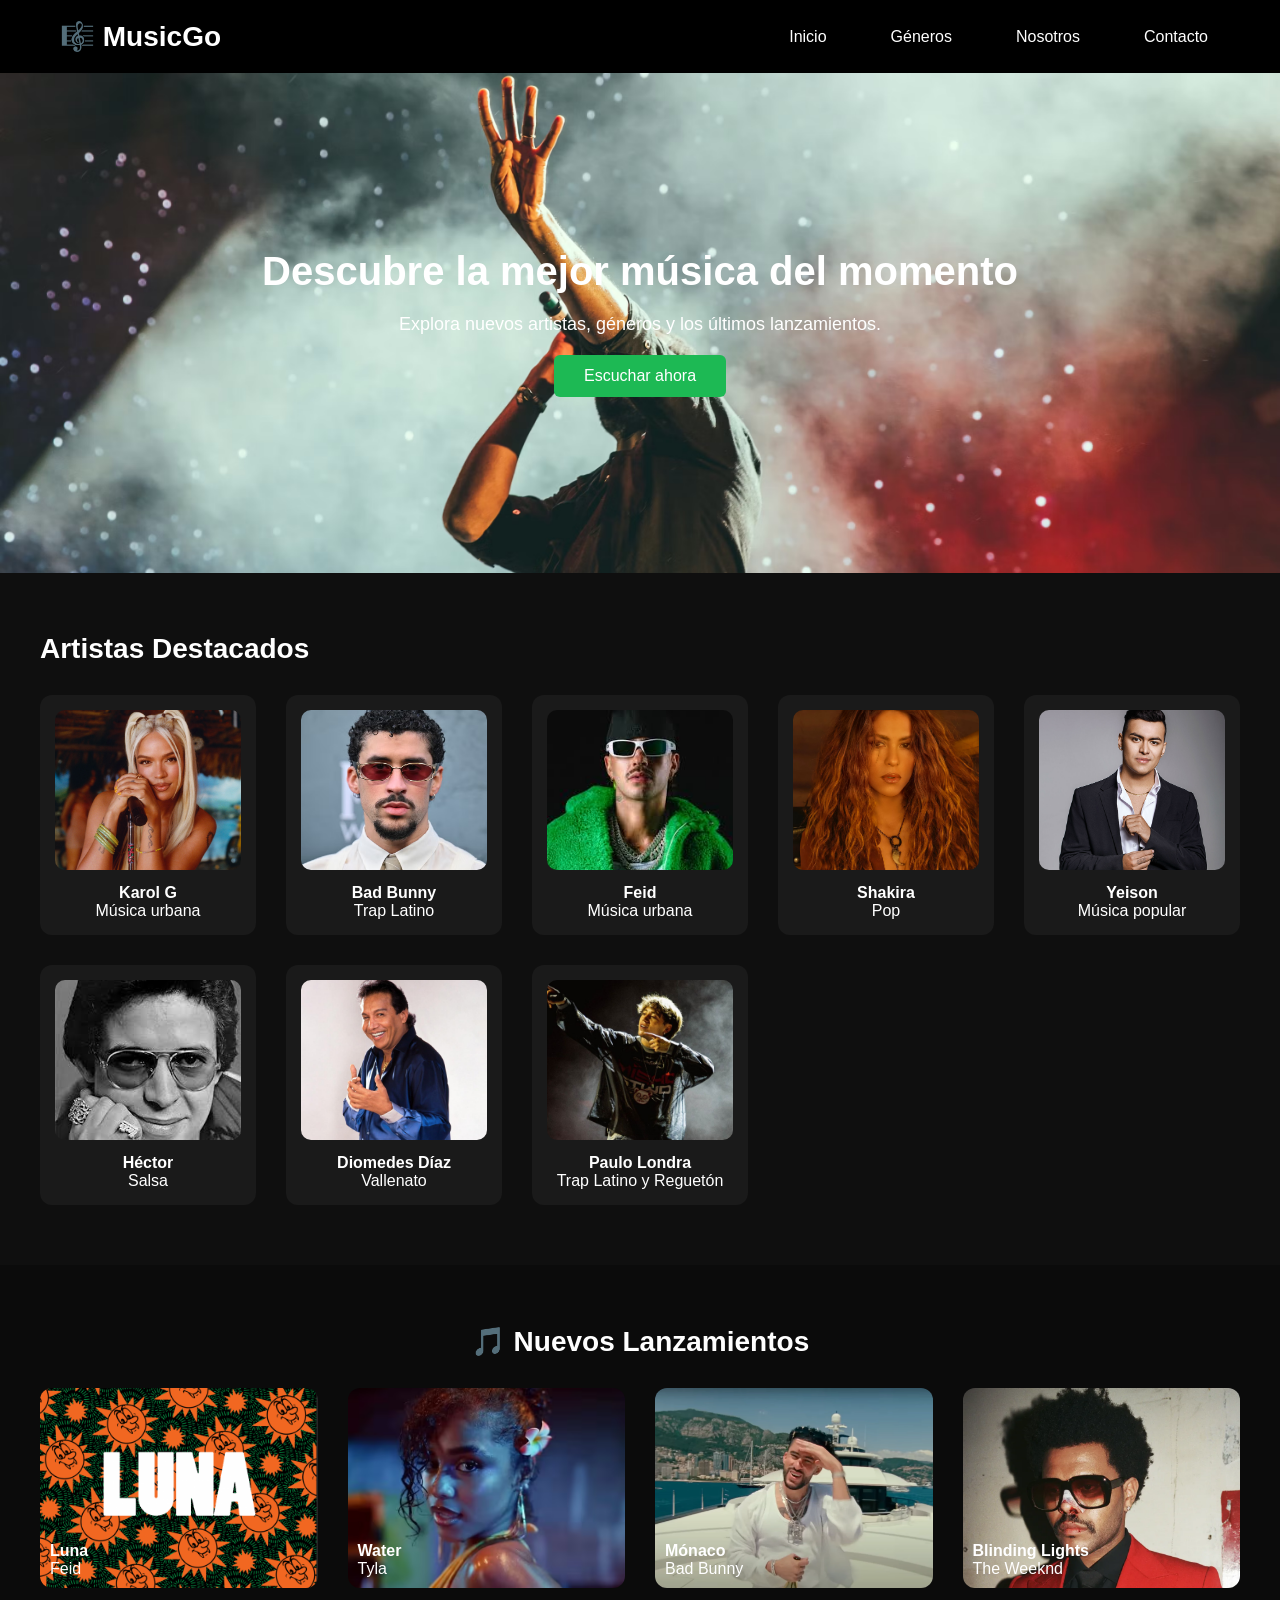
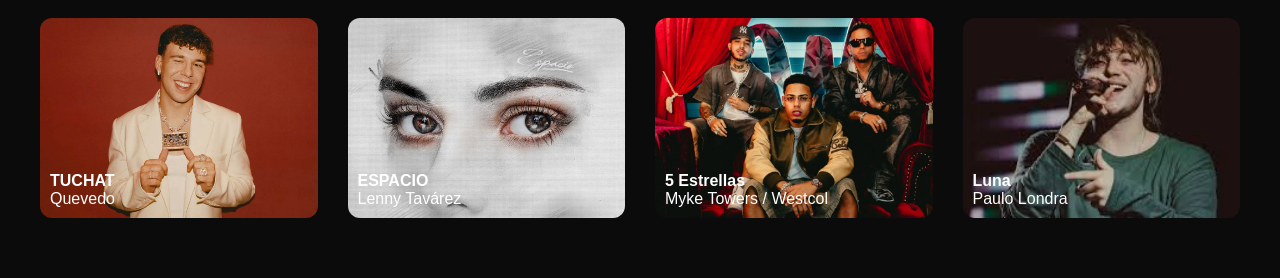
==== commit 20952b13: "actualizacion de img" ====
--- a/index.html
+++ b/index.html
@@ -68,7 +68,7 @@
         </div>
 
         <div class="card">
-            <img src="img/diomedes.jpg">
+            <img src="img/Diomedes Días.jpg">
             <h4>Diomedes Díaz</h4>
             <p>Vallenato</p>
         </div>
@@ -201,7 +201,7 @@
 
 
 <div class="lanzamiento-card">
-<img src="img/5estrellas.webp">
+<img src="img/5 Estrellas.webp">
 
 <div class="info">
 <h4>5 Estrellas</h4>
